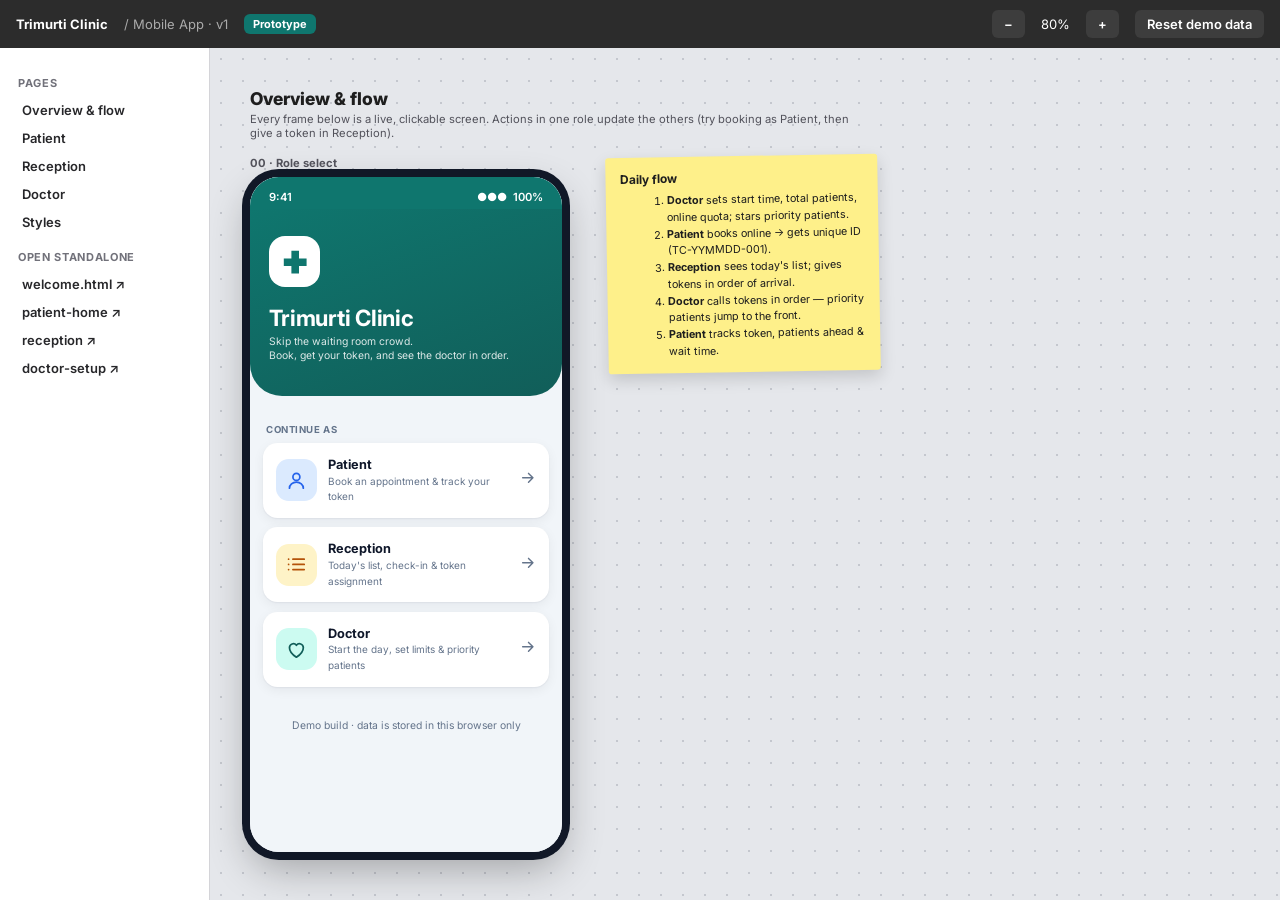
==== index.html @ d453aa1d "Add Trimurti Clinic Figma-style mobile design prototype (patient, reception, doctor) Co-Authored-By:" ====
<!doctype html><html lang="en"><head><meta charset="utf-8"><meta name="viewport" content="width=device-width,initial-scale=1">
<title>Trimurti Clinic – Design</title>
<link href="https://fonts.googleapis.com/css2?family=Inter:wght@400;600;700;800&display=swap" rel="stylesheet">
<style>
*{box-sizing:border-box;margin:0}
body{font-family:Inter,system-ui,sans-serif;background:#E5E7EB;color:#1E1E1E;height:100vh;display:flex;flex-direction:column;overflow:hidden;font-size:13px}
.top{height:48px;background:#2C2C2C;color:#fff;display:flex;align-items:center;gap:16px;padding:0 16px;flex:none}
.top b{font-weight:700}.top .pill{background:#0F766E;border-radius:6px;padding:3px 9px;font-size:11px;font-weight:700}
.top .sp{flex:1}.top button{background:#3D3D3D;border:0;color:#fff;border-radius:6px;padding:6px 12px;font:inherit;font-weight:600;cursor:pointer}.top button:hover{background:#4D4D4D}
.main{flex:1;display:flex;min-height:0}
.side{width:210px;background:#fff;border-right:1px solid #D4D4D8;padding:14px 12px;flex:none;overflow:auto}
.side h4{font-size:11px;color:#71717A;text-transform:uppercase;letter-spacing:.06em;margin:14px 6px 6px}
.side a{display:block;padding:6px 10px;border-radius:6px;color:#27272A;text-decoration:none;font-weight:600}.side a:hover{background:#F4F4F5}
.canvas{flex:1;overflow:auto;background:#E5E7EB radial-gradient(#C4C7CE 1px,transparent 1px) 0 0/22px 22px;padding:40px}
.board{zoom:.8;width:max-content}
.sec{margin-bottom:70px}
.sec>h2{font-size:22px;font-weight:800;margin-bottom:4px}.sec>p{color:#52525B;margin-bottom:20px;max-width:760px;font-size:14px}
.row{display:flex;gap:56px;align-items:flex-start}
.fr{flex:none}.fr .lb{font-weight:700;color:#52525B;margin-bottom:8px;font-size:14px}
.fr iframe{width:390px;height:844px;border:0;border-radius:36px;background:#F1F5F9;box-shadow:0 0 0 10px #111827,0 20px 50px rgba(0,0,0,.3);display:block}
.note{background:#FEF08A;padding:16px 18px;width:340px;border-radius:4px;box-shadow:0 8px 20px rgba(0,0,0,.15);font-size:13.5px;line-height:1.55;transform:rotate(-1deg)}
.note h3{margin-bottom:6px;font-size:15px}.note li{margin-left:18px}
.sw{display:flex;gap:14px;flex-wrap:wrap;max-width:760px}
.sw div{width:104px}.sw i{display:block;height:64px;border-radius:12px;margin-bottom:6px;border:1px solid rgba(0,0,0,.08)}.sw b{display:block;font-size:12px}.sw span{font-size:11px;color:#71717A}
.type{background:#fff;border-radius:14px;padding:20px 24px;width:360px}
</style></head><body>
<div class="top"><b>Trimurti Clinic</b><span style="opacity:.6">/ Mobile App · v1</span><span class="pill">Prototype</span><span class="sp"></span>
<button onclick="z(-.1)">−</button><span id="zv">80%</span><button onclick="z(.1)">+</button><button onclick="rs()">Reset demo data</button></div>
<div class="main"><aside class="side"><h4>Pages</h4><a href="#flow">Overview &amp; flow</a><a href="#patient">Patient</a><a href="#reception">Reception</a><a href="#doctor">Doctor</a><a href="#styles">Styles</a>
<h4>Open standalone</h4><a href="welcome.html" target="_blank">welcome.html ↗</a><a href="patient-home.html" target="_blank">patient-home ↗</a><a href="reception.html" target="_blank">reception ↗</a><a href="doctor-setup.html" target="_blank">doctor-setup ↗</a></aside>
<div class="canvas"><div class="board">

<div class="sec" id="flow"><h2>Overview &amp; flow</h2><p>Every frame below is a live, clickable screen. Actions in one role update the others (try booking as Patient, then give a token in Reception).</p>
<div class="row"><div class="fr"><div class="lb">00 · Role select</div><iframe src="welcome.html"></iframe></div>
<div class="note"><h3>Daily flow</h3><ol><li><b>Doctor</b> sets start time, total patients, online quota; stars priority patients.</li><li><b>Patient</b> books online → gets unique ID (TC-YYMMDD-001).</li><li><b>Reception</b> sees today's list; gives tokens in order of arrival.</li><li><b>Doctor</b> calls tokens in order — priority patients jump to the front.</li><li><b>Patient</b> tracks token, patients ahead &amp; wait time.</li></ol></div></div></div>

<div class="sec" id="patient"><h2>Patient</h2><p>Book an appointment, receive a unique booking number, then track your token live.</p>
<div class="row"><div class="fr"><div class="lb">01 · Home</div><iframe src="patient-home.html"></iframe></div><div class="fr"><div class="lb">02 · Book appointment</div><iframe src="patient-book.html"></iframe></div><div class="fr"><div class="lb">03 · My token</div><iframe src="patient-status.html"></iframe></div></div></div>

<div class="sec" id="reception"><h2>Reception</h2><p>Daily appointment list. Give a token when a patient arrives (first in = lowest token). Add walk-ins from the button.</p>
<div class="row"><div class="fr"><div class="lb">04 · Today's appointments</div><iframe src="reception.html"></iframe></div></div></div>

<div class="sec" id="doctor"><h2>Doctor</h2><p>Morning setup, then run the queue. The ★ puts a patient first.</p>
<div class="row"><div class="fr"><div class="lb">05 · Day setup</div><iframe src="doctor-setup.html"></iframe></div><div class="fr"><div class="lb">06 · Patient queue</div><iframe src="doctor-queue.html"></iframe></div></div></div>

<div class="sec" id="styles"><h2>Styles</h2><p>Teal clinical palette, Inter typeface, 16px card radius.</p>
<div class="row"><div class="sw"><div><i style="background:#0F766E"></i><b>Primary</b><span>#0F766E</span></div><div><i style="background:#115E59"></i><b>Primary dark</b><span>#115E59</span></div><div><i style="background:#CCFBF1"></i><b>Primary light</b><span>#CCFBF1</span></div><div><i style="background:#F59E0B"></i><b>Priority</b><span>#F59E0B</span></div><div><i style="background:#2563EB"></i><b>Online</b><span>#2563EB</span></div><div><i style="background:#16A34A"></i><b>Success</b><span>#16A34A</span></div><div><i style="background:#DC2626"></i><b>Danger</b><span>#DC2626</span></div><div><i style="background:#F1F5F9"></i><b>Background</b><span>#F1F5F9</span></div></div>
<div class="type"><div style="font-size:28px;font-weight:800">Heading 28/800</div><div style="font-size:22px;font-weight:700;margin-top:6px">Title 22/700</div><div style="font-size:15px;font-weight:700;margin-top:6px">Card title 15/700</div><div style="font-size:14px;margin-top:6px">Body 14/400 — Inter</div><div style="font-size:11px;font-weight:700;color:#64748B;margin-top:6px;letter-spacing:.06em">LABEL 11/700 CAPS</div></div></div></div>

</div></div></div>
<script>
let zm=.8;function z(d){zm=Math.min(1.2,Math.max(.3,zm+d));document.querySelector('.board').style.zoom=zm;document.getElementById('zv').textContent=Math.round(zm*100)+'%'}
function rs(){try{localStorage.removeItem('tc_state_v1');localStorage.removeItem('tc_me_v1')}catch(e){}document.querySelectorAll('iframe').forEach(f=>f.contentWindow.location.reload())}
</script></body></html>
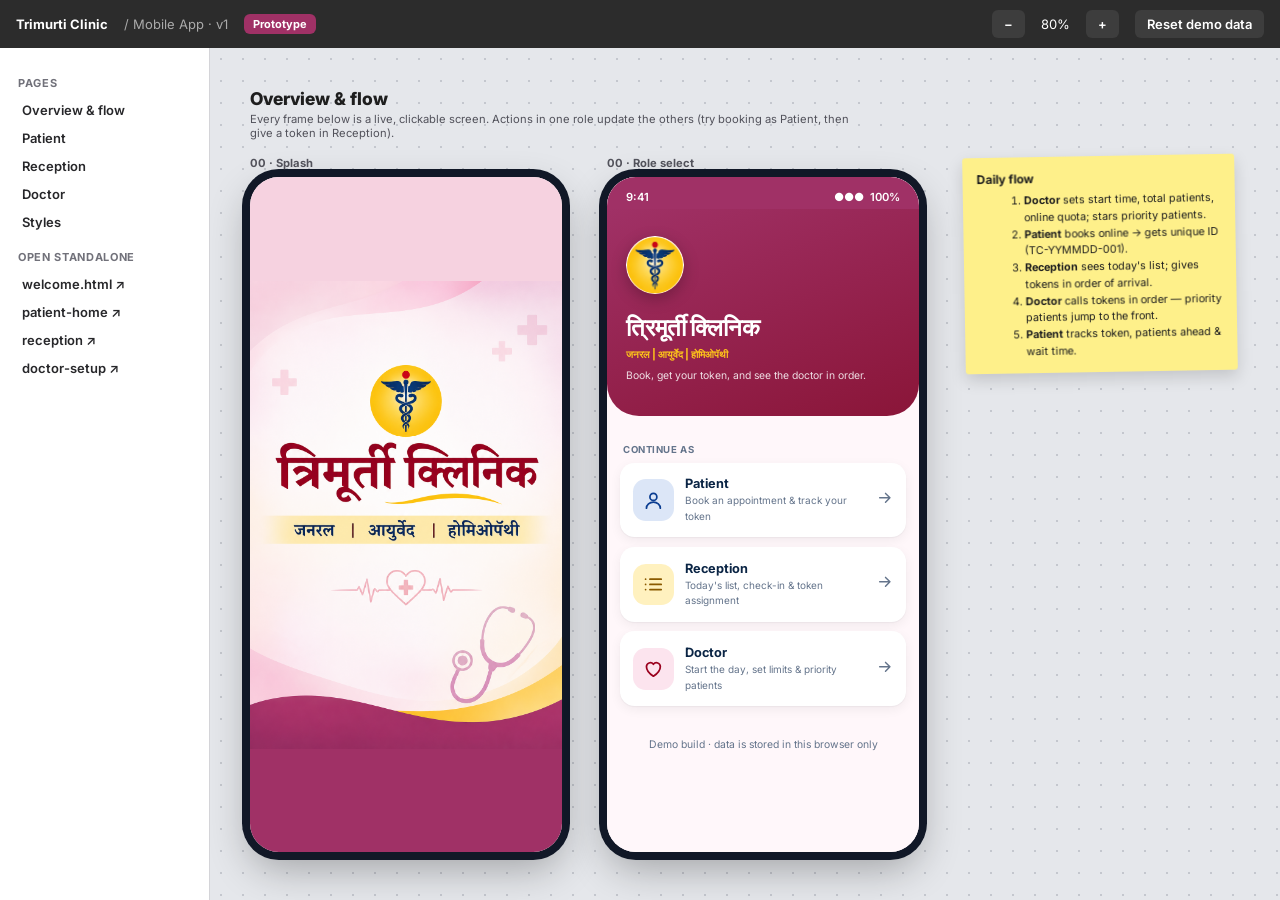
==== commit 0cc1d7ff: "Add logo splash screen and rebrand palette to plum/maroon/gold Co-Authored-By: Claude Sonnet 5.5 <no" ====
--- a/index.html
+++ b/index.html
@@ -5,7 +5,7 @@
 *{box-sizing:border-box;margin:0}
 body{font-family:Inter,system-ui,sans-serif;background:#E5E7EB;color:#1E1E1E;height:100vh;display:flex;flex-direction:column;overflow:hidden;font-size:13px}
 .top{height:48px;background:#2C2C2C;color:#fff;display:flex;align-items:center;gap:16px;padding:0 16px;flex:none}
-.top b{font-weight:700}.top .pill{background:#0F766E;border-radius:6px;padding:3px 9px;font-size:11px;font-weight:700}
+.top b{font-weight:700}.top .pill{background:#A03166;border-radius:6px;padding:3px 9px;font-size:11px;font-weight:700}
 .top .sp{flex:1}.top button{background:#3D3D3D;border:0;color:#fff;border-radius:6px;padding:6px 12px;font:inherit;font-weight:600;cursor:pointer}.top button:hover{background:#4D4D4D}
 .main{flex:1;display:flex;min-height:0}
 .side{width:210px;background:#fff;border-right:1px solid #D4D4D8;padding:14px 12px;flex:none;overflow:auto}
@@ -17,7 +17,7 @@
 .sec>h2{font-size:22px;font-weight:800;margin-bottom:4px}.sec>p{color:#52525B;margin-bottom:20px;max-width:760px;font-size:14px}
 .row{display:flex;gap:56px;align-items:flex-start}
 .fr{flex:none}.fr .lb{font-weight:700;color:#52525B;margin-bottom:8px;font-size:14px}
-.fr iframe{width:390px;height:844px;border:0;border-radius:36px;background:#F1F5F9;box-shadow:0 0 0 10px #111827,0 20px 50px rgba(0,0,0,.3);display:block}
+.fr iframe{width:390px;height:844px;border:0;border-radius:36px;background:#FFF7FA;box-shadow:0 0 0 10px #111827,0 20px 50px rgba(0,0,0,.3);display:block}
 .note{background:#FEF08A;padding:16px 18px;width:340px;border-radius:4px;box-shadow:0 8px 20px rgba(0,0,0,.15);font-size:13.5px;line-height:1.55;transform:rotate(-1deg)}
 .note h3{margin-bottom:6px;font-size:15px}.note li{margin-left:18px}
 .sw{display:flex;gap:14px;flex-wrap:wrap;max-width:760px}
@@ -31,7 +31,7 @@
 <div class="canvas"><div class="board">
 
 <div class="sec" id="flow"><h2>Overview &amp; flow</h2><p>Every frame below is a live, clickable screen. Actions in one role update the others (try booking as Patient, then give a token in Reception).</p>
-<div class="row"><div class="fr"><div class="lb">00 · Role select</div><iframe src="welcome.html"></iframe></div>
+<div class="row"><div class="fr"><div class="lb">00 · Splash</div><iframe src="splash.html"></iframe></div><div class="fr"><div class="lb">00 · Role select</div><iframe src="welcome.html"></iframe></div>
 <div class="note"><h3>Daily flow</h3><ol><li><b>Doctor</b> sets start time, total patients, online quota; stars priority patients.</li><li><b>Patient</b> books online → gets unique ID (TC-YYMMDD-001).</li><li><b>Reception</b> sees today's list; gives tokens in order of arrival.</li><li><b>Doctor</b> calls tokens in order — priority patients jump to the front.</li><li><b>Patient</b> tracks token, patients ahead &amp; wait time.</li></ol></div></div></div>
 
 <div class="sec" id="patient"><h2>Patient</h2><p>Book an appointment, receive a unique booking number, then track your token live.</p>
@@ -43,8 +43,8 @@
 <div class="sec" id="doctor"><h2>Doctor</h2><p>Morning setup, then run the queue. The ★ puts a patient first.</p>
 <div class="row"><div class="fr"><div class="lb">05 · Day setup</div><iframe src="doctor-setup.html"></iframe></div><div class="fr"><div class="lb">06 · Patient queue</div><iframe src="doctor-queue.html"></iframe></div></div></div>
 
-<div class="sec" id="styles"><h2>Styles</h2><p>Teal clinical palette, Inter typeface, 16px card radius.</p>
-<div class="row"><div class="sw"><div><i style="background:#0F766E"></i><b>Primary</b><span>#0F766E</span></div><div><i style="background:#115E59"></i><b>Primary dark</b><span>#115E59</span></div><div><i style="background:#CCFBF1"></i><b>Primary light</b><span>#CCFBF1</span></div><div><i style="background:#F59E0B"></i><b>Priority</b><span>#F59E0B</span></div><div><i style="background:#2563EB"></i><b>Online</b><span>#2563EB</span></div><div><i style="background:#16A34A"></i><b>Success</b><span>#16A34A</span></div><div><i style="background:#DC2626"></i><b>Danger</b><span>#DC2626</span></div><div><i style="background:#F1F5F9"></i><b>Background</b><span>#F1F5F9</span></div></div>
+<div class="sec" id="styles"><h2>Styles</h2><p>Plum, maroon &amp; gold palette from the clinic logo, Inter typeface, 16px card radius.</p>
+<div class="row"><div class="sw"><div><i style="background:#A03166"></i><b>Plum (primary)</b><span>#A03166</span></div><div><i style="background:#9A011E"></i><b>Maroon (title)</b><span>#9A011E</span></div><div><i style="background:#FCE4EE"></i><b>Blush</b><span>#FCE4EE</span></div><div><i style="background:#F5B400"></i><b>Gold (priority)</b><span>#F5B400</span></div><div><i style="background:#2563EB"></i><b>Navy (online)</b><span>#2563EB</span></div><div><i style="background:#16A34A"></i><b>Success</b><span>#16A34A</span></div><div><i style="background:#DC2626"></i><b>Danger</b><span>#DC2626</span></div><div><i style="background:#FFF7FA"></i><b>Background</b><span>#FFF7FA</span></div></div>
 <div class="type"><div style="font-size:28px;font-weight:800">Heading 28/800</div><div style="font-size:22px;font-weight:700;margin-top:6px">Title 22/700</div><div style="font-size:15px;font-weight:700;margin-top:6px">Card title 15/700</div><div style="font-size:14px;margin-top:6px">Body 14/400 — Inter</div><div style="font-size:11px;font-weight:700;color:#64748B;margin-top:6px;letter-spacing:.06em">LABEL 11/700 CAPS</div></div></div></div>
 
 </div></div></div>
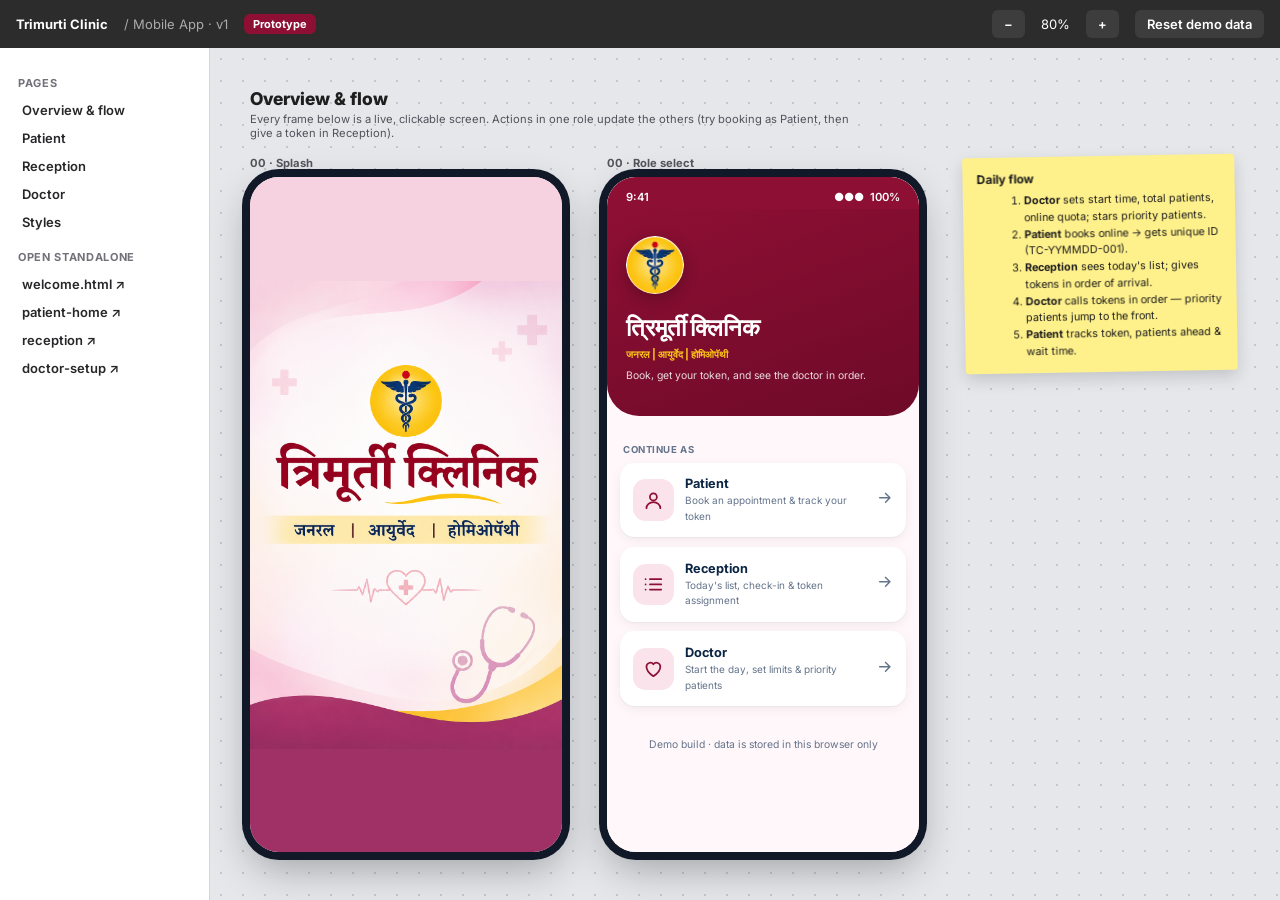
==== commit 88db1811: "Unify burgundy primary, white nav bar, gold only for small highlights Co-Authored-By: Claude Sonnet " ====
--- a/index.html
+++ b/index.html
@@ -5,7 +5,7 @@
 *{box-sizing:border-box;margin:0}
 body{font-family:Inter,system-ui,sans-serif;background:#E5E7EB;color:#1E1E1E;height:100vh;display:flex;flex-direction:column;overflow:hidden;font-size:13px}
 .top{height:48px;background:#2C2C2C;color:#fff;display:flex;align-items:center;gap:16px;padding:0 16px;flex:none}
-.top b{font-weight:700}.top .pill{background:#A03166;border-radius:6px;padding:3px 9px;font-size:11px;font-weight:700}
+.top b{font-weight:700}.top .pill{background:#8E0F34;border-radius:6px;padding:3px 9px;font-size:11px;font-weight:700}
 .top .sp{flex:1}.top button{background:#3D3D3D;border:0;color:#fff;border-radius:6px;padding:6px 12px;font:inherit;font-weight:600;cursor:pointer}.top button:hover{background:#4D4D4D}
 .main{flex:1;display:flex;min-height:0}
 .side{width:210px;background:#fff;border-right:1px solid #D4D4D8;padding:14px 12px;flex:none;overflow:auto}
@@ -43,8 +43,8 @@
 <div class="sec" id="doctor"><h2>Doctor</h2><p>Morning setup, then run the queue. The ★ puts a patient first.</p>
 <div class="row"><div class="fr"><div class="lb">05 · Day setup</div><iframe src="doctor-setup.html"></iframe></div><div class="fr"><div class="lb">06 · Patient queue</div><iframe src="doctor-queue.html"></iframe></div></div></div>
 
-<div class="sec" id="styles"><h2>Styles</h2><p>Plum, maroon &amp; gold palette from the clinic logo, Inter typeface, 16px card radius.</p>
-<div class="row"><div class="sw"><div><i style="background:#A03166"></i><b>Plum (primary)</b><span>#A03166</span></div><div><i style="background:#9A011E"></i><b>Maroon (title)</b><span>#9A011E</span></div><div><i style="background:#FCE4EE"></i><b>Blush</b><span>#FCE4EE</span></div><div><i style="background:#F5B400"></i><b>Gold (priority)</b><span>#F5B400</span></div><div><i style="background:#2563EB"></i><b>Navy (online)</b><span>#2563EB</span></div><div><i style="background:#16A34A"></i><b>Success</b><span>#16A34A</span></div><div><i style="background:#DC2626"></i><b>Danger</b><span>#DC2626</span></div><div><i style="background:#FFF7FA"></i><b>Background</b><span>#FFF7FA</span></div></div>
+<div class="sec" id="styles"><h2>Styles</h2><p>Burgundy &amp; light pink identity; gold only for small highlights, Inter typeface, 16px card radius.</p>
+<div class="row"><div class="sw"><div><i style="background:#8E0F34"></i><b>Burgundy (primary)</b><span>#8E0F34</span></div><div><i style="background:#6E0A28"></i><b>Deep burgundy</b><span>#6E0A28</span></div><div><i style="background:#FBE3EC"></i><b>Blush</b><span>#FBE3EC</span></div><div><i style="background:#F5B400"></i><b>Gold (priority)</b><span>#F5B400</span></div><div><i style="background:#2563EB"></i><b>Navy (online)</b><span>#2563EB</span></div><div><i style="background:#16A34A"></i><b>Success</b><span>#16A34A</span></div><div><i style="background:#DC2626"></i><b>Danger</b><span>#DC2626</span></div><div><i style="background:#FFF7FA"></i><b>Background</b><span>#FFF7FA</span></div></div>
 <div class="type"><div style="font-size:28px;font-weight:800">Heading 28/800</div><div style="font-size:22px;font-weight:700;margin-top:6px">Title 22/700</div><div style="font-size:15px;font-weight:700;margin-top:6px">Card title 15/700</div><div style="font-size:14px;margin-top:6px">Body 14/400 — Inter</div><div style="font-size:11px;font-weight:700;color:#64748B;margin-top:6px;letter-spacing:.06em">LABEL 11/700 CAPS</div></div></div></div>
 
 </div></div></div>
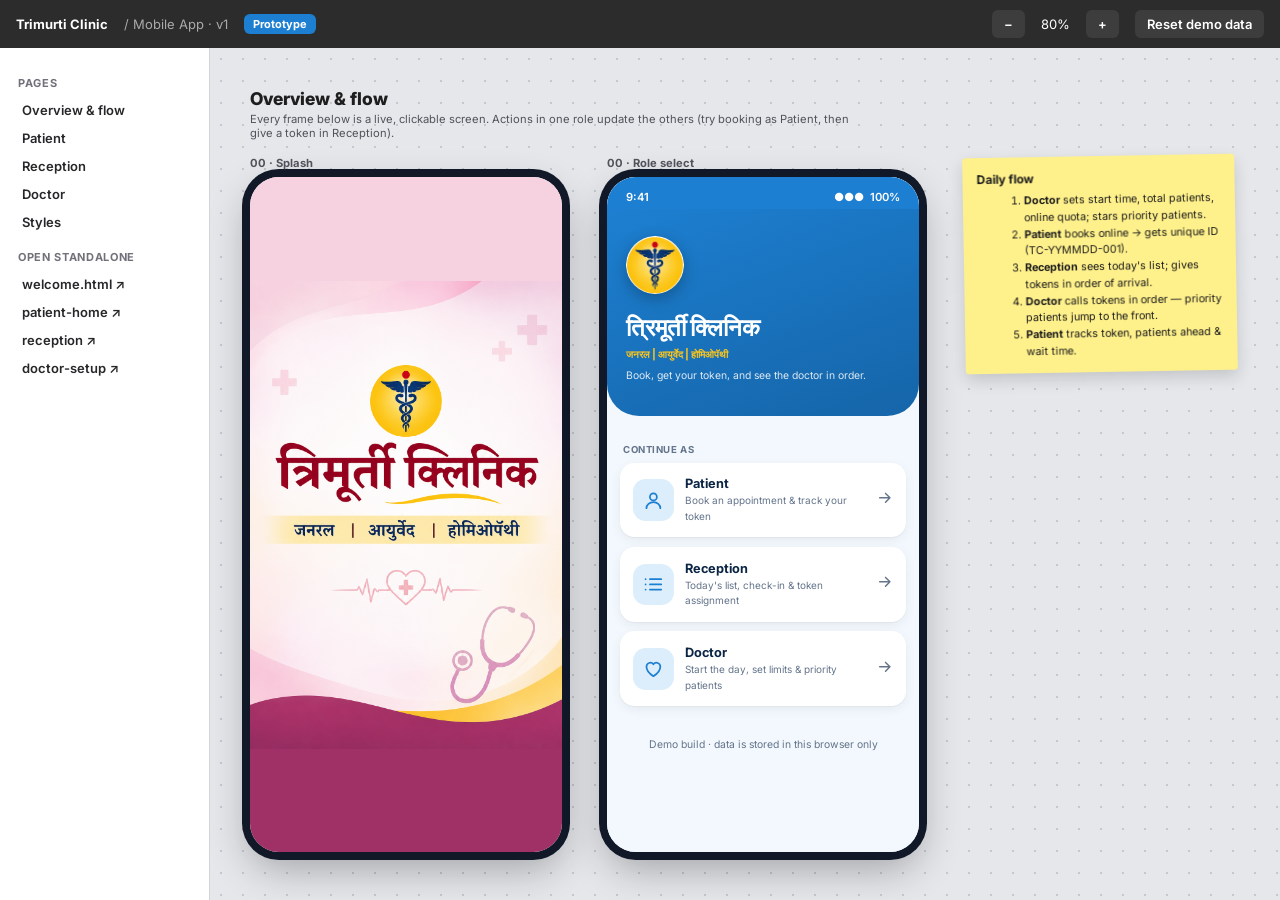
==== commit de385e43: "Switch primary palette from burgundy to light blue Co-Authored-By: Claude Sonnet 5.5 <noreply@anthro" ====
--- a/index.html
+++ b/index.html
@@ -5,7 +5,7 @@
 *{box-sizing:border-box;margin:0}
 body{font-family:Inter,system-ui,sans-serif;background:#E5E7EB;color:#1E1E1E;height:100vh;display:flex;flex-direction:column;overflow:hidden;font-size:13px}
 .top{height:48px;background:#2C2C2C;color:#fff;display:flex;align-items:center;gap:16px;padding:0 16px;flex:none}
-.top b{font-weight:700}.top .pill{background:#8E0F34;border-radius:6px;padding:3px 9px;font-size:11px;font-weight:700}
+.top b{font-weight:700}.top .pill{background:#1D7FD1;border-radius:6px;padding:3px 9px;font-size:11px;font-weight:700}
 .top .sp{flex:1}.top button{background:#3D3D3D;border:0;color:#fff;border-radius:6px;padding:6px 12px;font:inherit;font-weight:600;cursor:pointer}.top button:hover{background:#4D4D4D}
 .main{flex:1;display:flex;min-height:0}
 .side{width:210px;background:#fff;border-right:1px solid #D4D4D8;padding:14px 12px;flex:none;overflow:auto}
@@ -17,7 +17,7 @@
 .sec>h2{font-size:22px;font-weight:800;margin-bottom:4px}.sec>p{color:#52525B;margin-bottom:20px;max-width:760px;font-size:14px}
 .row{display:flex;gap:56px;align-items:flex-start}
 .fr{flex:none}.fr .lb{font-weight:700;color:#52525B;margin-bottom:8px;font-size:14px}
-.fr iframe{width:390px;height:844px;border:0;border-radius:36px;background:#FFF7FA;box-shadow:0 0 0 10px #111827,0 20px 50px rgba(0,0,0,.3);display:block}
+.fr iframe{width:390px;height:844px;border:0;border-radius:36px;background:#F2F8FD;box-shadow:0 0 0 10px #111827,0 20px 50px rgba(0,0,0,.3);display:block}
 .note{background:#FEF08A;padding:16px 18px;width:340px;border-radius:4px;box-shadow:0 8px 20px rgba(0,0,0,.15);font-size:13.5px;line-height:1.55;transform:rotate(-1deg)}
 .note h3{margin-bottom:6px;font-size:15px}.note li{margin-left:18px}
 .sw{display:flex;gap:14px;flex-wrap:wrap;max-width:760px}
@@ -43,8 +43,8 @@
 <div class="sec" id="doctor"><h2>Doctor</h2><p>Morning setup, then run the queue. The ★ puts a patient first.</p>
 <div class="row"><div class="fr"><div class="lb">05 · Day setup</div><iframe src="doctor-setup.html"></iframe></div><div class="fr"><div class="lb">06 · Patient queue</div><iframe src="doctor-queue.html"></iframe></div></div></div>
 
-<div class="sec" id="styles"><h2>Styles</h2><p>Burgundy &amp; light pink identity; gold only for small highlights, Inter typeface, 16px card radius.</p>
-<div class="row"><div class="sw"><div><i style="background:#8E0F34"></i><b>Burgundy (primary)</b><span>#8E0F34</span></div><div><i style="background:#6E0A28"></i><b>Deep burgundy</b><span>#6E0A28</span></div><div><i style="background:#FBE3EC"></i><b>Blush</b><span>#FBE3EC</span></div><div><i style="background:#F5B400"></i><b>Gold (priority)</b><span>#F5B400</span></div><div><i style="background:#2563EB"></i><b>Navy (online)</b><span>#2563EB</span></div><div><i style="background:#16A34A"></i><b>Success</b><span>#16A34A</span></div><div><i style="background:#DC2626"></i><b>Danger</b><span>#DC2626</span></div><div><i style="background:#FFF7FA"></i><b>Background</b><span>#FFF7FA</span></div></div>
+<div class="sec" id="styles"><h2>Styles</h2><p>Light blue identity; gold only for small highlights, Inter typeface, 16px card radius.</p>
+<div class="row"><div class="sw"><div><i style="background:#1D7FD1"></i><b>Sky blue (primary)</b><span>#1D7FD1</span></div><div><i style="background:#1565A8"></i><b>Deep blue</b><span>#1565A8</span></div><div><i style="background:#DCEEFB"></i><b>Ice blue</b><span>#DCEEFB</span></div><div><i style="background:#F5B400"></i><b>Gold (priority)</b><span>#F5B400</span></div><div><i style="background:#2563EB"></i><b>Navy (online)</b><span>#2563EB</span></div><div><i style="background:#16A34A"></i><b>Success</b><span>#16A34A</span></div><div><i style="background:#DC2626"></i><b>Danger</b><span>#DC2626</span></div><div><i style="background:#F2F8FD"></i><b>Background</b><span>#F2F8FD</span></div></div>
 <div class="type"><div style="font-size:28px;font-weight:800">Heading 28/800</div><div style="font-size:22px;font-weight:700;margin-top:6px">Title 22/700</div><div style="font-size:15px;font-weight:700;margin-top:6px">Card title 15/700</div><div style="font-size:14px;margin-top:6px">Body 14/400 — Inter</div><div style="font-size:11px;font-weight:700;color:#64748B;margin-top:6px;letter-spacing:.06em">LABEL 11/700 CAPS</div></div></div></div>
 
 </div></div></div>
